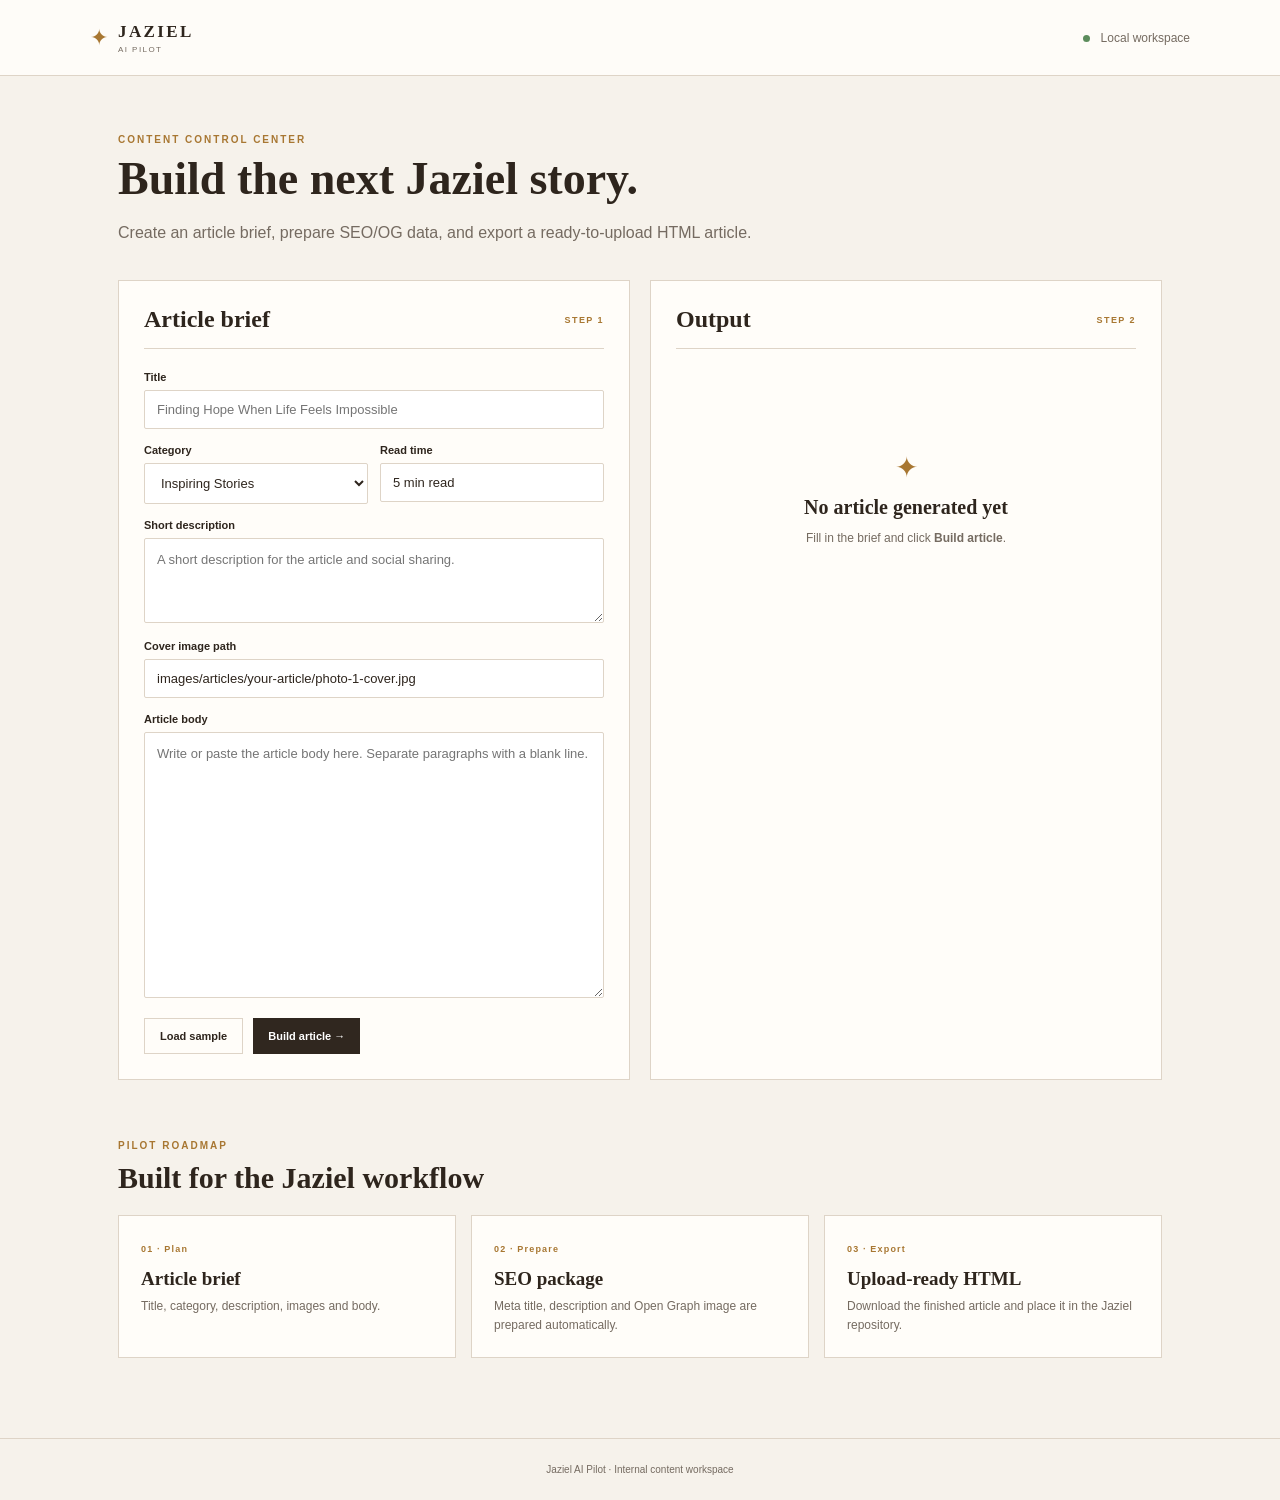
==== index.html @ 9b50044c "Add files via upload" ====
<!doctype html>
<html lang="en">
<head>
<meta charset="utf-8">
<meta name="viewport" content="width=device-width,initial-scale=1">
<title>Jaziel AI Pilot</title>
<meta name="description" content="Jaziel AI Pilot — article planning and generation workspace.">
<link rel="stylesheet" href="assets/style.css">
</head>
<body>
<header class="topbar">
  <div class="brand"><span>✦</span><div><strong>JAZIEL</strong><small>AI PILOT</small></div></div>
  <div class="status"><i></i> Local workspace</div>
</header>

<main class="shell">
  <section class="intro">
    <p class="eyebrow">CONTENT CONTROL CENTER</p>
    <h1>Build the next Jaziel story.</h1>
    <p>Create an article brief, prepare SEO/OG data, and export a ready-to-upload HTML article.</p>
  </section>

  <section class="workspace">
    <div class="panel">
      <div class="panel-head"><h2>Article brief</h2><span>STEP 1</span></div>
      <form id="articleForm">
        <label>Title<input id="title" required placeholder="Finding Hope When Life Feels Impossible"></label>
        <div class="two">
          <label>Category
            <select id="category">
              <option>Inspiring Stories</option>
              <option>Bible & Faith</option>
              <option>Daily Devotional</option>
              <option>Prayer</option>
              <option>Christian Life</option>
            </select>
          </label>
          <label>Read time<input id="readTime" value="5 min read"></label>
        </div>
        <label>Short description<textarea id="dek" rows="3" placeholder="A short description for the article and social sharing."></textarea></label>
        <label>Cover image path<input id="cover" value="images/articles/your-article/photo-1-cover.jpg"></label>
        <label>Article body
          <textarea id="body" rows="12" placeholder="Write or paste the article body here. Separate paragraphs with a blank line."></textarea>
        </label>
        <div class="actions">
          <button type="button" class="secondary" id="sampleBtn">Load sample</button>
          <button type="submit">Build article →</button>
        </div>
      </form>
    </div>

    <div class="panel preview-panel">
      <div class="panel-head"><h2>Output</h2><span>STEP 2</span></div>
      <div id="empty" class="empty">
        <div>✦</div>
        <h3>No article generated yet</h3>
        <p>Fill in the brief and click <b>Build article</b>.</p>
      </div>
      <div id="result" hidden>
        <div class="result-box">
          <div><b id="resultTitle"></b><small id="resultMeta"></small></div>
          <span class="ready">READY</span>
        </div>
        <label>Generated HTML<textarea id="output" rows="17" readonly></textarea></label>
        <div class="actions">
          <button class="secondary" id="copyBtn">Copy HTML</button>
          <button id="downloadBtn">Download HTML</button>
        </div>
      </div>
    </div>
  </section>

  <section class="roadmap">
    <div><p class="eyebrow">PILOT ROADMAP</p><h2>Built for the Jaziel workflow</h2></div>
    <div class="roadmap-grid">
      <article><b>01 · Plan</b><h3>Article brief</h3><p>Title, category, description, images and body.</p></article>
      <article><b>02 · Prepare</b><h3>SEO package</h3><p>Meta title, description and Open Graph image are prepared automatically.</p></article>
      <article><b>03 · Export</b><h3>Upload-ready HTML</h3><p>Download the finished article and place it in the Jaziel repository.</p></article>
    </div>
  </section>
</main>

<footer>Jaziel AI Pilot · Internal content workspace</footer>
<script src="scripts/app.js"></script>
</body>
</html>
---- assets/style.css ----
:root{
  --bg:#f6f2eb;--paper:#fffdf9;--ink:#2e251d;--muted:#756b61;
  --line:#ded4c7;--accent:#a87732;--dark:#30271f;
}
*{box-sizing:border-box}body{margin:0;background:var(--bg);color:var(--ink);font-family:Arial,Helvetica,sans-serif}
.topbar{height:76px;border-bottom:1px solid var(--line);background:rgba(255,253,249,.94);display:flex;align-items:center;justify-content:space-between;padding:0 max(28px,calc((100% - 1100px)/2))}
.brand{display:flex;align-items:center;gap:10px}.brand>span{font-size:22px;color:var(--accent)}.brand strong{display:block;font-family:Georgia,serif;letter-spacing:.14em;font-size:17px}.brand small{display:block;font-size:8px;letter-spacing:.18em;color:var(--muted);margin-top:3px}.status{font-size:12px;color:var(--muted)}.status i{display:inline-block;width:7px;height:7px;border-radius:50%;background:#5c8c5c;margin-right:7px}
.shell{max-width:1100px;margin:auto;padding:58px 28px 80px}.intro{max-width:700px;margin-bottom:34px}.eyebrow{font-size:10px;letter-spacing:.2em;color:var(--accent);font-weight:700;margin:0 0 10px}.intro h1{font:700 46px/1.05 Georgia,serif;margin:0 0 15px}.intro>p:last-child{color:var(--muted);line-height:1.7}
.workspace{display:grid;grid-template-columns:1fr 1fr;gap:20px}.panel{background:var(--paper);border:1px solid var(--line);padding:25px}.panel-head{display:flex;align-items:center;justify-content:space-between;border-bottom:1px solid var(--line);padding-bottom:15px;margin-bottom:22px}.panel-head h2{font:700 24px Georgia,serif;margin:0}.panel-head span{font-size:9px;letter-spacing:.16em;color:var(--accent);font-weight:700}
label{display:block;font-size:11px;font-weight:700;margin-bottom:15px}input,select,textarea{width:100%;margin-top:7px;border:1px solid var(--line);background:#fff;padding:11px 12px;font:13px Arial;color:var(--ink);border-radius:2px}textarea{resize:vertical;line-height:1.55}.two{display:grid;grid-template-columns:1fr 1fr;gap:12px}.actions{display:flex;gap:10px;margin-top:18px}button{border:0;background:var(--dark);color:#fff;padding:11px 15px;font-size:11px;font-weight:700;cursor:pointer}button.secondary{background:transparent;color:var(--ink);border:1px solid var(--line)}button:hover{opacity:.86}
.empty{text-align:center;padding:80px 20px;color:var(--muted)}.empty>div{font:28px Georgia;color:var(--accent)}.empty h3{font:700 20px Georgia;color:var(--ink);margin:12px 0 8px}.empty p{font-size:12px}.result-box{border:1px solid var(--line);padding:13px;display:flex;align-items:center;justify-content:space-between;margin-bottom:16px}.result-box small{display:block;color:var(--muted);font-size:10px;margin-top:5px}.ready{font-size:8px;letter-spacing:.15em;color:#5c8c5c;font-weight:700}
.roadmap{margin-top:60px}.roadmap h2{font:700 30px Georgia,serif;margin:0}.roadmap-grid{display:grid;grid-template-columns:repeat(3,1fr);gap:15px;margin-top:20px}.roadmap-grid article{background:var(--paper);border:1px solid var(--line);padding:22px}.roadmap-grid b{font-size:9px;color:var(--accent);letter-spacing:.13em}.roadmap-grid h3{font:700 19px Georgia,serif;margin:12px 0 7px}.roadmap-grid p{font-size:12px;color:var(--muted);line-height:1.6;margin:0}
footer{text-align:center;border-top:1px solid var(--line);padding:25px;color:var(--muted);font-size:10px}
@media(max-width:800px){.workspace{grid-template-columns:1fr}.roadmap-grid{grid-template-columns:1fr}.intro h1{font-size:36px}.topbar{padding:0 18px}.shell{padding:40px 18px}}
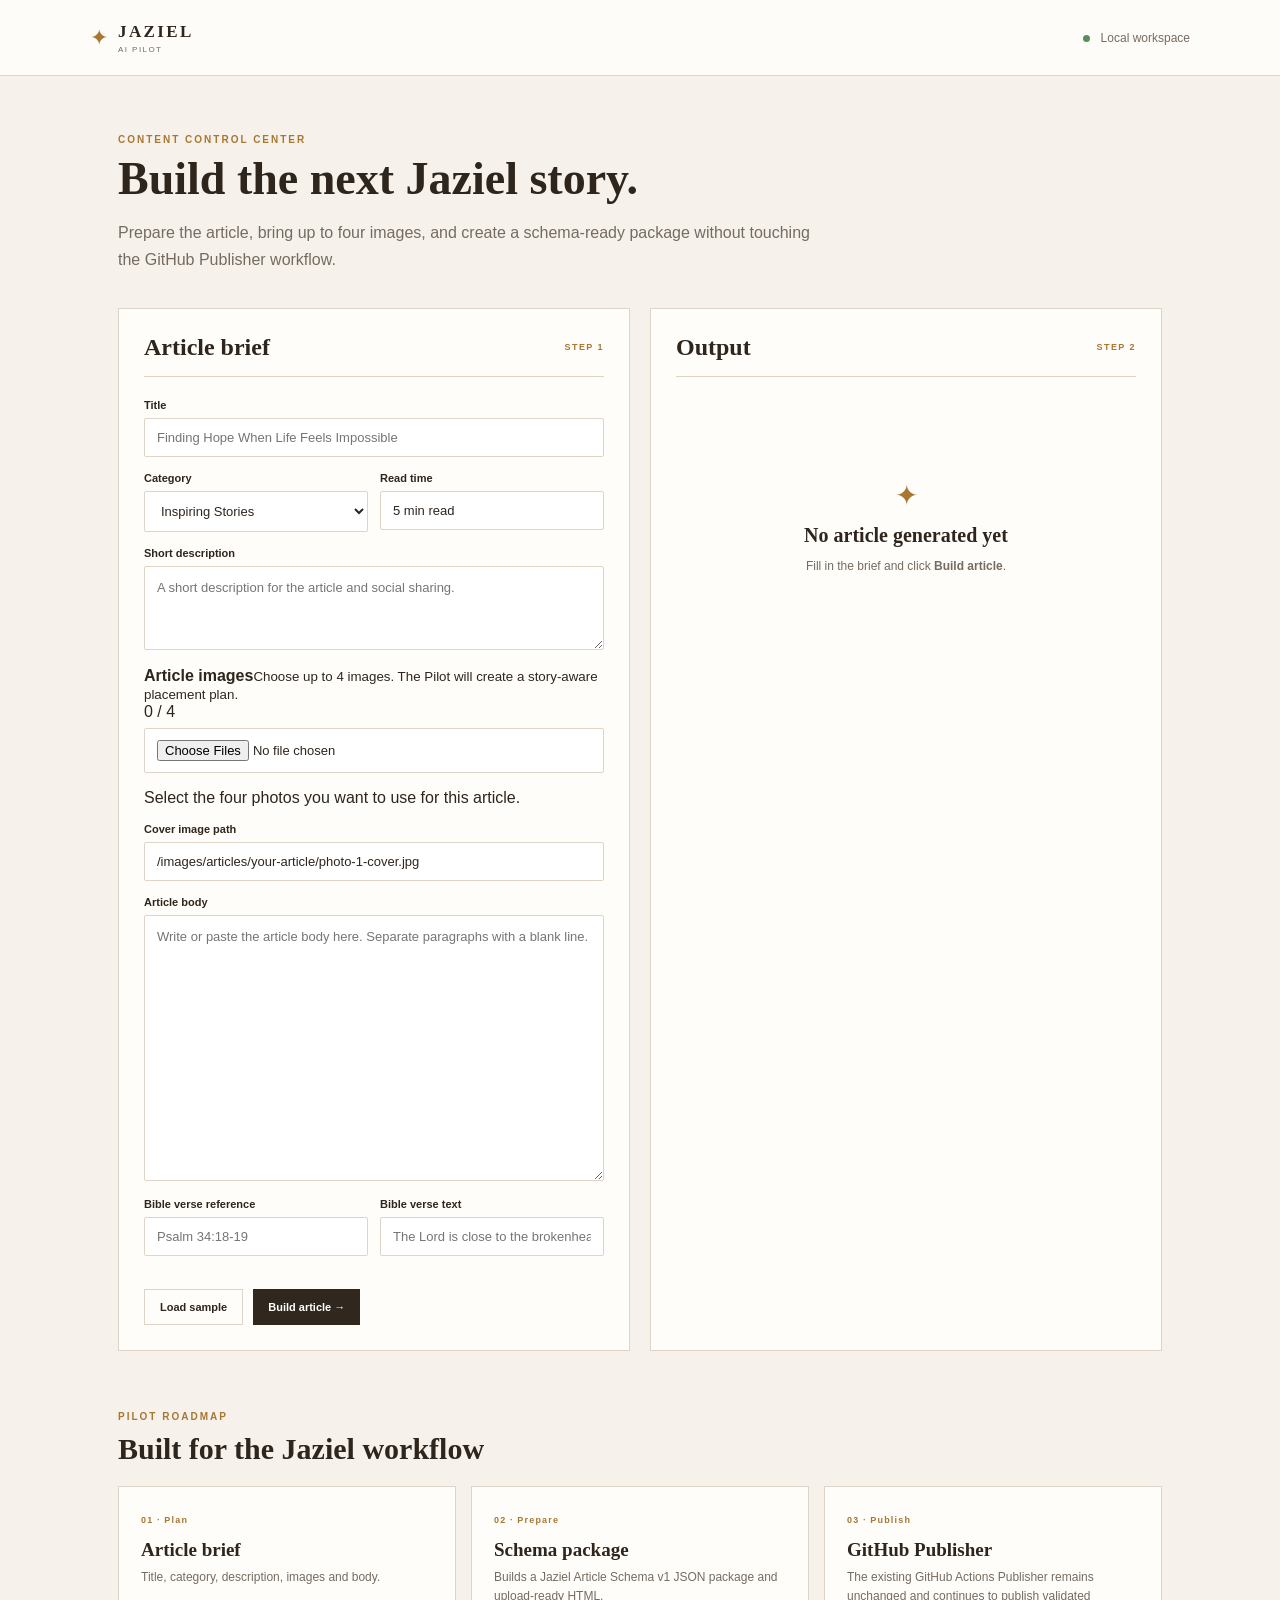
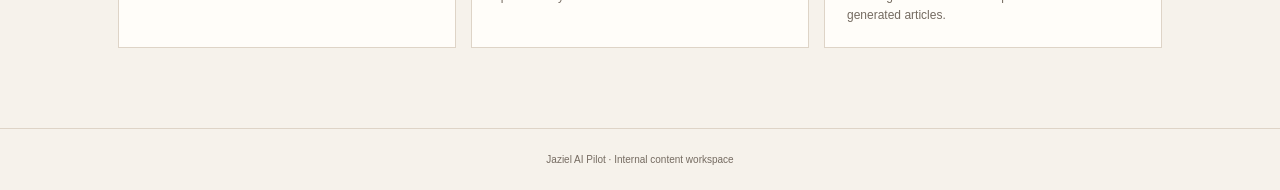
==== commit 7f4b8ab9: "Add four-image intake and article package controls" ====
--- a/index.html
+++ b/index.html
@@ -17,7 +17,7 @@
   <section class="intro">
     <p class="eyebrow">CONTENT CONTROL CENTER</p>
     <h1>Build the next Jaziel story.</h1>
-    <p>Create an article brief, prepare SEO/OG data, and export a ready-to-upload HTML article.</p>
+    <p>Prepare the article, bring up to four images, and create a schema-ready package without touching the GitHub Publisher workflow.</p>
   </section>
 
   <section class="workspace">
@@ -28,20 +28,36 @@
         <div class="two">
           <label>Category
             <select id="category">
-              <option>Inspiring Stories</option>
-              <option>Bible & Faith</option>
-              <option>Daily Devotional</option>
-              <option>Prayer</option>
-              <option>Christian Life</option>
+              <option value="inspiring-stories">Inspiring Stories</option>
+              <option value="bible-faith">Bible & Faith</option>
+              <option value="daily-devotional">Daily Devotional</option>
+              <option value="prayer">Prayer</option>
+              <option value="christian-life">Christian Life</option>
             </select>
           </label>
           <label>Read time<input id="readTime" value="5 min read"></label>
         </div>
         <label>Short description<textarea id="dek" rows="3" placeholder="A short description for the article and social sharing."></textarea></label>
-        <label>Cover image path<input id="cover" value="images/articles/your-article/photo-1-cover.jpg"></label>
+
+        <div class="image-intake">
+          <div class="image-intake-head">
+            <div><b>Article images</b><small>Choose up to 4 images. The Pilot will create a story-aware placement plan.</small></div>
+            <span id="imageCount">0 / 4</span>
+          </div>
+          <input id="imageFiles" type="file" accept="image/jpeg,image/png,image/webp,image/avif" multiple>
+          <div id="imagePreview" class="image-preview empty-images">
+            <p>Select the four photos you want to use for this article.</p>
+          </div>
+        </div>
+
+        <label>Cover image path<input id="cover" value="/images/articles/your-article/photo-1-cover.jpg"></label>
         <label>Article body
           <textarea id="body" rows="12" placeholder="Write or paste the article body here. Separate paragraphs with a blank line."></textarea>
         </label>
+        <div class="two">
+          <label>Bible verse reference<input id="verseReference" placeholder="Psalm 34:18-19"></label>
+          <label>Bible verse text<input id="verseText" placeholder="The Lord is close to the brokenhearted..."></label>
+        </div>
         <div class="actions">
           <button type="button" class="secondary" id="sampleBtn">Load sample</button>
           <button type="submit">Build article →</button>
@@ -61,10 +77,17 @@
           <div><b id="resultTitle"></b><small id="resultMeta"></small></div>
           <span class="ready">READY</span>
         </div>
-        <label>Generated HTML<textarea id="output" rows="17" readonly></textarea></label>
+        <div class="image-plan-box">
+          <div class="plan-head"><b>Image placement plan</b><span id="planStatus">SMART MATCH</span></div>
+          <div id="imagePlan"></div>
+        </div>
+        <label>Generated HTML<textarea id="output" rows="12" readonly></textarea></label>
+        <label>Jaziel Article Schema v1 JSON<textarea id="jsonOutput" rows="12" readonly></textarea></label>
         <div class="actions">
           <button class="secondary" id="copyBtn">Copy HTML</button>
+          <button class="secondary" id="copyJsonBtn">Copy JSON</button>
           <button id="downloadBtn">Download HTML</button>
+          <button id="downloadJsonBtn">Download JSON</button>
         </div>
       </div>
     </div>
@@ -74,8 +97,8 @@
     <div><p class="eyebrow">PILOT ROADMAP</p><h2>Built for the Jaziel workflow</h2></div>
     <div class="roadmap-grid">
       <article><b>01 · Plan</b><h3>Article brief</h3><p>Title, category, description, images and body.</p></article>
-      <article><b>02 · Prepare</b><h3>SEO package</h3><p>Meta title, description and Open Graph image are prepared automatically.</p></article>
-      <article><b>03 · Export</b><h3>Upload-ready HTML</h3><p>Download the finished article and place it in the Jaziel repository.</p></article>
+      <article><b>02 · Prepare</b><h3>Schema package</h3><p>Builds a Jaziel Article Schema v1 JSON package and upload-ready HTML.</p></article>
+      <article><b>03 · Publish</b><h3>GitHub Publisher</h3><p>The existing GitHub Actions Publisher remains unchanged and continues to publish validated generated articles.</p></article>
     </div>
   </section>
 </main>
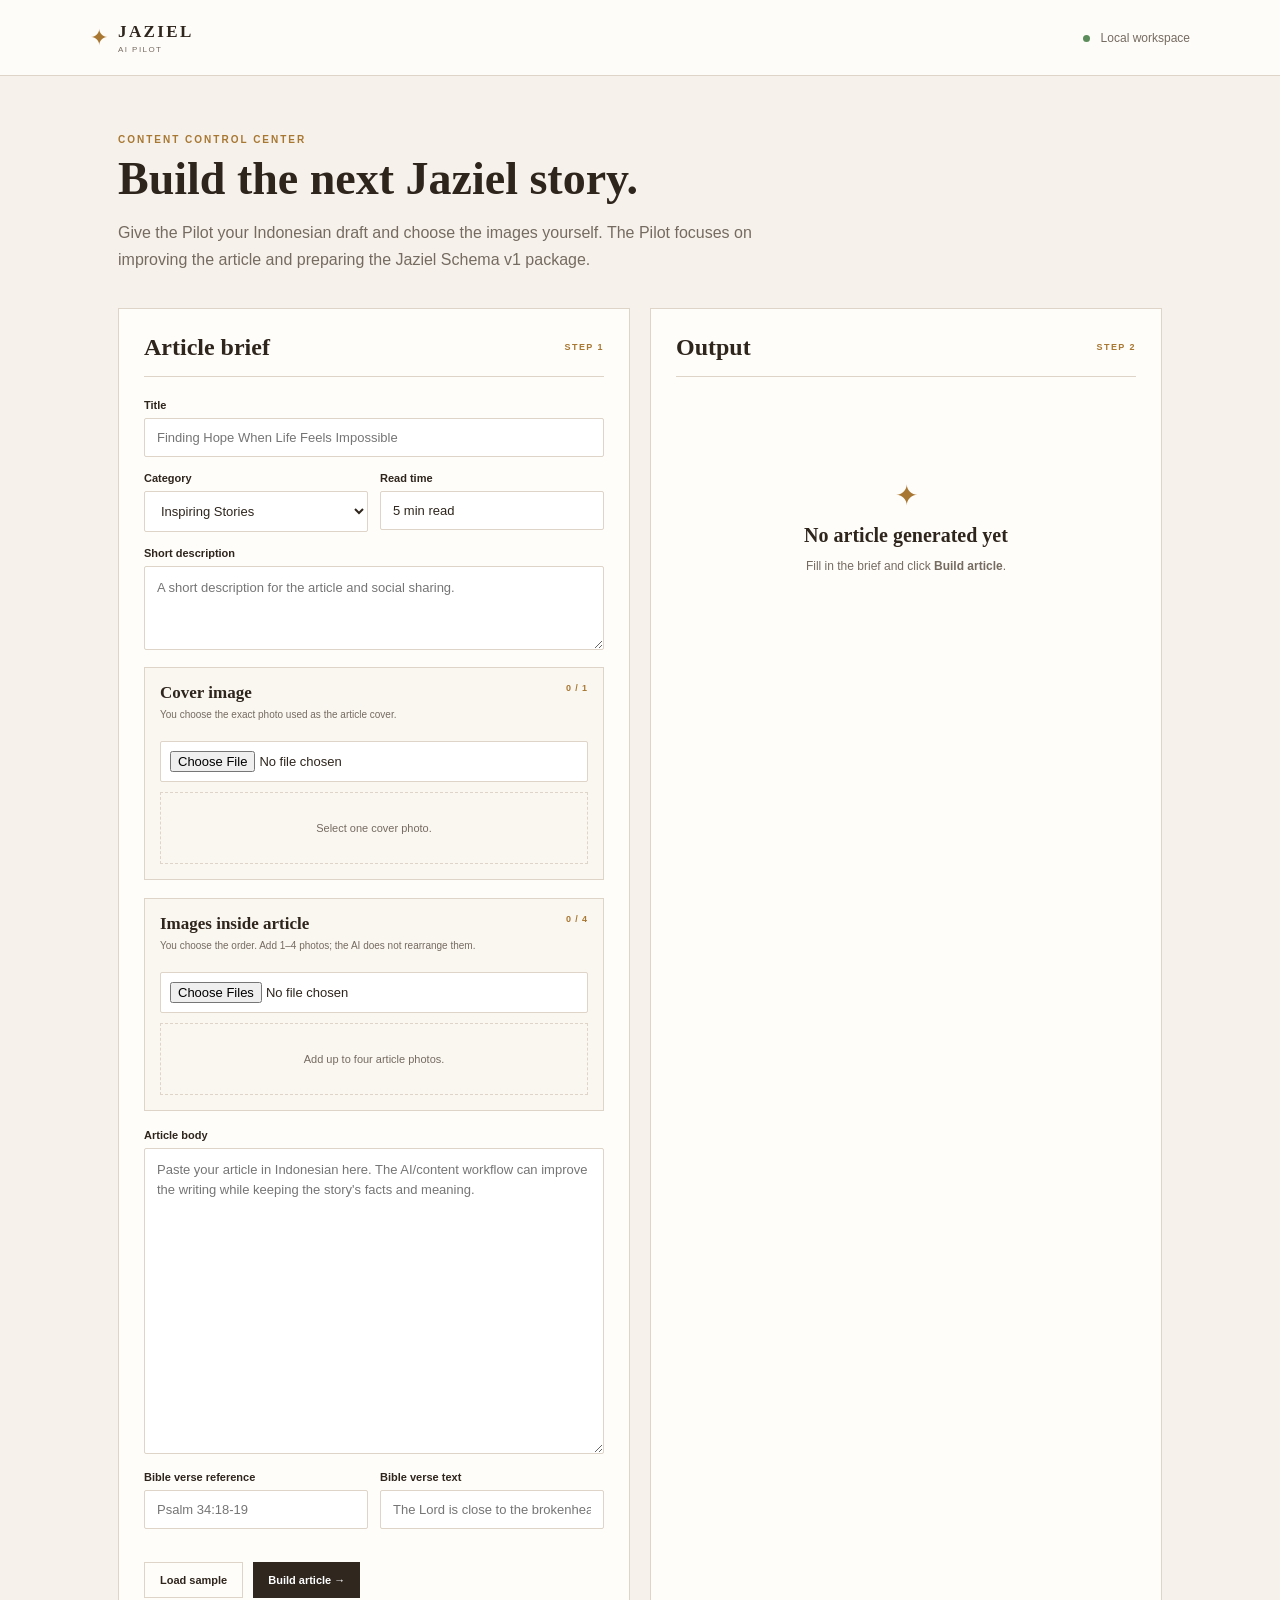
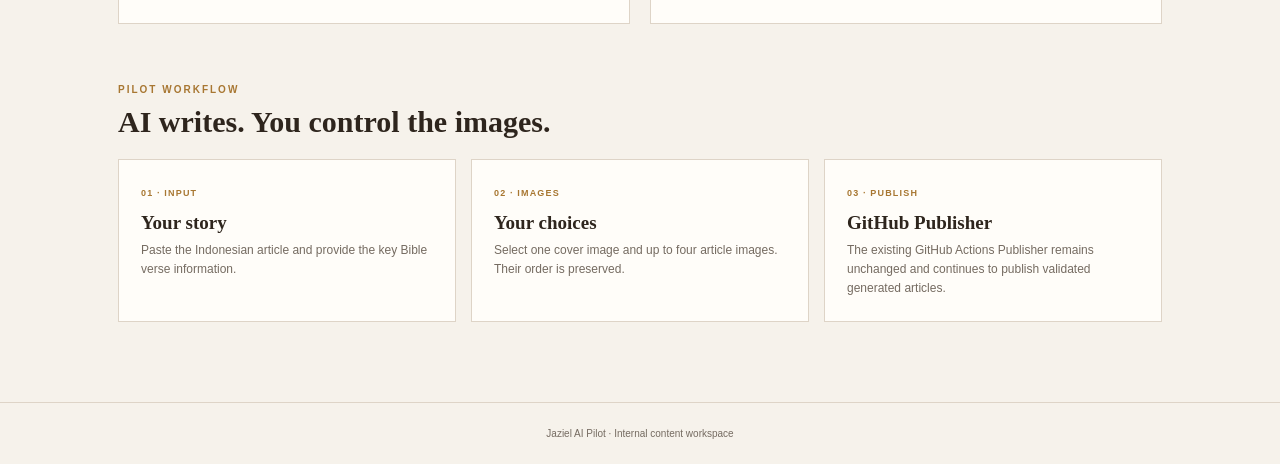
==== commit a1fa21ef: "Simplify image workflow: manual cover and article image selection" ====
--- a/index.html
+++ b/index.html
@@ -17,7 +17,7 @@
   <section class="intro">
     <p class="eyebrow">CONTENT CONTROL CENTER</p>
     <h1>Build the next Jaziel story.</h1>
-    <p>Prepare the article, bring up to four images, and create a schema-ready package without touching the GitHub Publisher workflow.</p>
+    <p>Give the Pilot your Indonesian draft and choose the images yourself. The Pilot focuses on improving the article and preparing the Jaziel Schema v1 package.</p>
   </section>
 
   <section class="workspace">
@@ -41,18 +41,28 @@
 
         <div class="image-intake">
           <div class="image-intake-head">
-            <div><b>Article images</b><small>Choose up to 4 images. The Pilot will create a story-aware placement plan.</small></div>
-            <span id="imageCount">0 / 4</span>
+            <div><b>Cover image</b><small>You choose the exact photo used as the article cover.</small></div>
+            <span id="coverCount">0 / 1</span>
+          </div>
+          <input id="coverFile" type="file" accept="image/jpeg,image/png,image/webp,image/avif">
+          <div id="coverPreview" class="image-preview empty-images">
+            <p>Select one cover photo.</p>
+          </div>
+        </div>
+
+        <div class="image-intake">
+          <div class="image-intake-head">
+            <div><b>Images inside article</b><small>You choose the order. Add 1–4 photos; the AI does not rearrange them.</small></div>
+            <span id="articleImageCount">0 / 4</span>
           </div>
           <input id="imageFiles" type="file" accept="image/jpeg,image/png,image/webp,image/avif" multiple>
           <div id="imagePreview" class="image-preview empty-images">
-            <p>Select the four photos you want to use for this article.</p>
+            <p>Add up to four article photos.</p>
           </div>
         </div>
 
-        <label>Cover image path<input id="cover" value="/images/articles/your-article/photo-1-cover.jpg"></label>
         <label>Article body
-          <textarea id="body" rows="12" placeholder="Write or paste the article body here. Separate paragraphs with a blank line."></textarea>
+          <textarea id="body" rows="14" placeholder="Paste your article in Indonesian here. The AI/content workflow can improve the writing while keeping the story's facts and meaning."></textarea>
         </label>
         <div class="two">
           <label>Bible verse reference<input id="verseReference" placeholder="Psalm 34:18-19"></label>
@@ -78,7 +88,7 @@
           <span class="ready">READY</span>
         </div>
         <div class="image-plan-box">
-          <div class="plan-head"><b>Image placement plan</b><span id="planStatus">SMART MATCH</span></div>
+          <div class="plan-head"><b>Your image selection</b><span id="planStatus">MANUAL</span></div>
           <div id="imagePlan"></div>
         </div>
         <label>Generated HTML<textarea id="output" rows="12" readonly></textarea></label>
@@ -94,11 +104,11 @@
   </section>
 
   <section class="roadmap">
-    <div><p class="eyebrow">PILOT ROADMAP</p><h2>Built for the Jaziel workflow</h2></div>
+    <div><p class="eyebrow">PILOT WORKFLOW</p><h2>AI writes. You control the images.</h2></div>
     <div class="roadmap-grid">
-      <article><b>01 · Plan</b><h3>Article brief</h3><p>Title, category, description, images and body.</p></article>
-      <article><b>02 · Prepare</b><h3>Schema package</h3><p>Builds a Jaziel Article Schema v1 JSON package and upload-ready HTML.</p></article>
-      <article><b>03 · Publish</b><h3>GitHub Publisher</h3><p>The existing GitHub Actions Publisher remains unchanged and continues to publish validated generated articles.</p></article>
+      <article><b>01 · INPUT</b><h3>Your story</h3><p>Paste the Indonesian article and provide the key Bible verse information.</p></article>
+      <article><b>02 · IMAGES</b><h3>Your choices</h3><p>Select one cover image and up to four article images. Their order is preserved.</p></article>
+      <article><b>03 · PUBLISH</b><h3>GitHub Publisher</h3><p>The existing GitHub Actions Publisher remains unchanged and continues to publish validated generated articles.</p></article>
     </div>
   </section>
 </main>
--- a/assets/style.css
+++ b/assets/style.css
@@ -7,8 +7,10 @@
 .brand{display:flex;align-items:center;gap:10px}.brand>span{font-size:22px;color:var(--accent)}.brand strong{display:block;font-family:Georgia,serif;letter-spacing:.14em;font-size:17px}.brand small{display:block;font-size:8px;letter-spacing:.18em;color:var(--muted);margin-top:3px}.status{font-size:12px;color:var(--muted)}.status i{display:inline-block;width:7px;height:7px;border-radius:50%;background:#5c8c5c;margin-right:7px}
 .shell{max-width:1100px;margin:auto;padding:58px 28px 80px}.intro{max-width:700px;margin-bottom:34px}.eyebrow{font-size:10px;letter-spacing:.2em;color:var(--accent);font-weight:700;margin:0 0 10px}.intro h1{font:700 46px/1.05 Georgia,serif;margin:0 0 15px}.intro>p:last-child{color:var(--muted);line-height:1.7}
 .workspace{display:grid;grid-template-columns:1fr 1fr;gap:20px}.panel{background:var(--paper);border:1px solid var(--line);padding:25px}.panel-head{display:flex;align-items:center;justify-content:space-between;border-bottom:1px solid var(--line);padding-bottom:15px;margin-bottom:22px}.panel-head h2{font:700 24px Georgia,serif;margin:0}.panel-head span{font-size:9px;letter-spacing:.16em;color:var(--accent);font-weight:700}
-label{display:block;font-size:11px;font-weight:700;margin-bottom:15px}input,select,textarea{width:100%;margin-top:7px;border:1px solid var(--line);background:#fff;padding:11px 12px;font:13px Arial;color:var(--ink);border-radius:2px}textarea{resize:vertical;line-height:1.55}.two{display:grid;grid-template-columns:1fr 1fr;gap:12px}.actions{display:flex;gap:10px;margin-top:18px}button{border:0;background:var(--dark);color:#fff;padding:11px 15px;font-size:11px;font-weight:700;cursor:pointer}button.secondary{background:transparent;color:var(--ink);border:1px solid var(--line)}button:hover{opacity:.86}
+label{display:block;font-size:11px;font-weight:700;margin-bottom:15px}input,select,textarea{width:100%;margin-top:7px;border:1px solid var(--line);background:#fff;padding:11px 12px;font:13px Arial;color:var(--ink);border-radius:2px}input[type=file]{padding:9px;background:#fff}textarea{resize:vertical;line-height:1.55}.two{display:grid;grid-template-columns:1fr 1fr;gap:12px}.actions{display:flex;gap:10px;margin-top:18px;flex-wrap:wrap}button{border:0;background:var(--dark);color:#fff;padding:11px 15px;font-size:11px;font-weight:700;cursor:pointer}button.secondary{background:transparent;color:var(--ink);border:1px solid var(--line)}button:hover{opacity:.86}
+.image-intake{border:1px solid var(--line);background:#faf7f1;padding:15px;margin:4px 0 18px}.image-intake-head{display:flex;align-items:flex-start;justify-content:space-between;gap:15px;margin-bottom:12px}.image-intake-head b{display:block;font:700 17px Georgia,serif}.image-intake-head small{display:block;color:var(--muted);font-size:10px;line-height:1.5;margin-top:4px}.image-intake-head>span{font-size:9px;color:var(--accent);font-weight:700;letter-spacing:.1em;white-space:nowrap}.image-preview{display:grid;grid-template-columns:repeat(2,1fr);gap:10px;margin-top:10px}.empty-images{display:block;text-align:center;border:1px dashed var(--line);padding:18px;color:var(--muted);font-size:11px}.image-card{border:1px solid var(--line);background:var(--paper);overflow:hidden}.image-card img{display:block;width:100%;height:130px;object-fit:cover}.image-card-body{padding:9px}.image-card-body b{font-size:10px;color:var(--accent);display:block}.image-card-body small{display:block;color:var(--muted);font-size:9px;white-space:nowrap;overflow:hidden;text-overflow:ellipsis;margin:4px 0 6px}.image-card-body input{margin-top:0;font-size:10px;padding:8px}
+.image-plan-box{border:1px solid var(--line);background:#faf7f1;padding:14px;margin-bottom:16px}.plan-head{display:flex;justify-content:space-between;align-items:center;margin-bottom:10px}.plan-head b{font:700 17px Georgia,serif}.plan-head span{font-size:8px;letter-spacing:.13em;color:#5c8c5c;font-weight:700}.plan-row{display:grid;grid-template-columns:1fr 1.1fr;gap:10px;border-top:1px solid var(--line);padding:10px 0}.plan-row b{display:block;font-size:10px;color:var(--accent)}.plan-row small{display:block;font-size:9px;color:var(--muted);margin-top:3px;overflow:hidden;text-overflow:ellipsis}.plan-row>span{font-size:9px;color:var(--muted);line-height:1.45}.plan-empty{font-size:10px;color:var(--muted);margin:0}
 .empty{text-align:center;padding:80px 20px;color:var(--muted)}.empty>div{font:28px Georgia;color:var(--accent)}.empty h3{font:700 20px Georgia;color:var(--ink);margin:12px 0 8px}.empty p{font-size:12px}.result-box{border:1px solid var(--line);padding:13px;display:flex;align-items:center;justify-content:space-between;margin-bottom:16px}.result-box small{display:block;color:var(--muted);font-size:10px;margin-top:5px}.ready{font-size:8px;letter-spacing:.15em;color:#5c8c5c;font-weight:700}
 .roadmap{margin-top:60px}.roadmap h2{font:700 30px Georgia,serif;margin:0}.roadmap-grid{display:grid;grid-template-columns:repeat(3,1fr);gap:15px;margin-top:20px}.roadmap-grid article{background:var(--paper);border:1px solid var(--line);padding:22px}.roadmap-grid b{font-size:9px;color:var(--accent);letter-spacing:.13em}.roadmap-grid h3{font:700 19px Georgia,serif;margin:12px 0 7px}.roadmap-grid p{font-size:12px;color:var(--muted);line-height:1.6;margin:0}
 footer{text-align:center;border-top:1px solid var(--line);padding:25px;color:var(--muted);font-size:10px}
-@media(max-width:800px){.workspace{grid-template-columns:1fr}.roadmap-grid{grid-template-columns:1fr}.intro h1{font-size:36px}.topbar{padding:0 18px}.shell{padding:40px 18px}}
+@media(max-width:800px){.workspace{grid-template-columns:1fr}.roadmap-grid{grid-template-columns:1fr}.intro h1{font-size:36px}.topbar{padding:0 18px}.shell{padding:40px 18px}.image-preview{grid-template-columns:1fr}.two{grid-template-columns:1fr}.plan-row{grid-template-columns:1fr}}
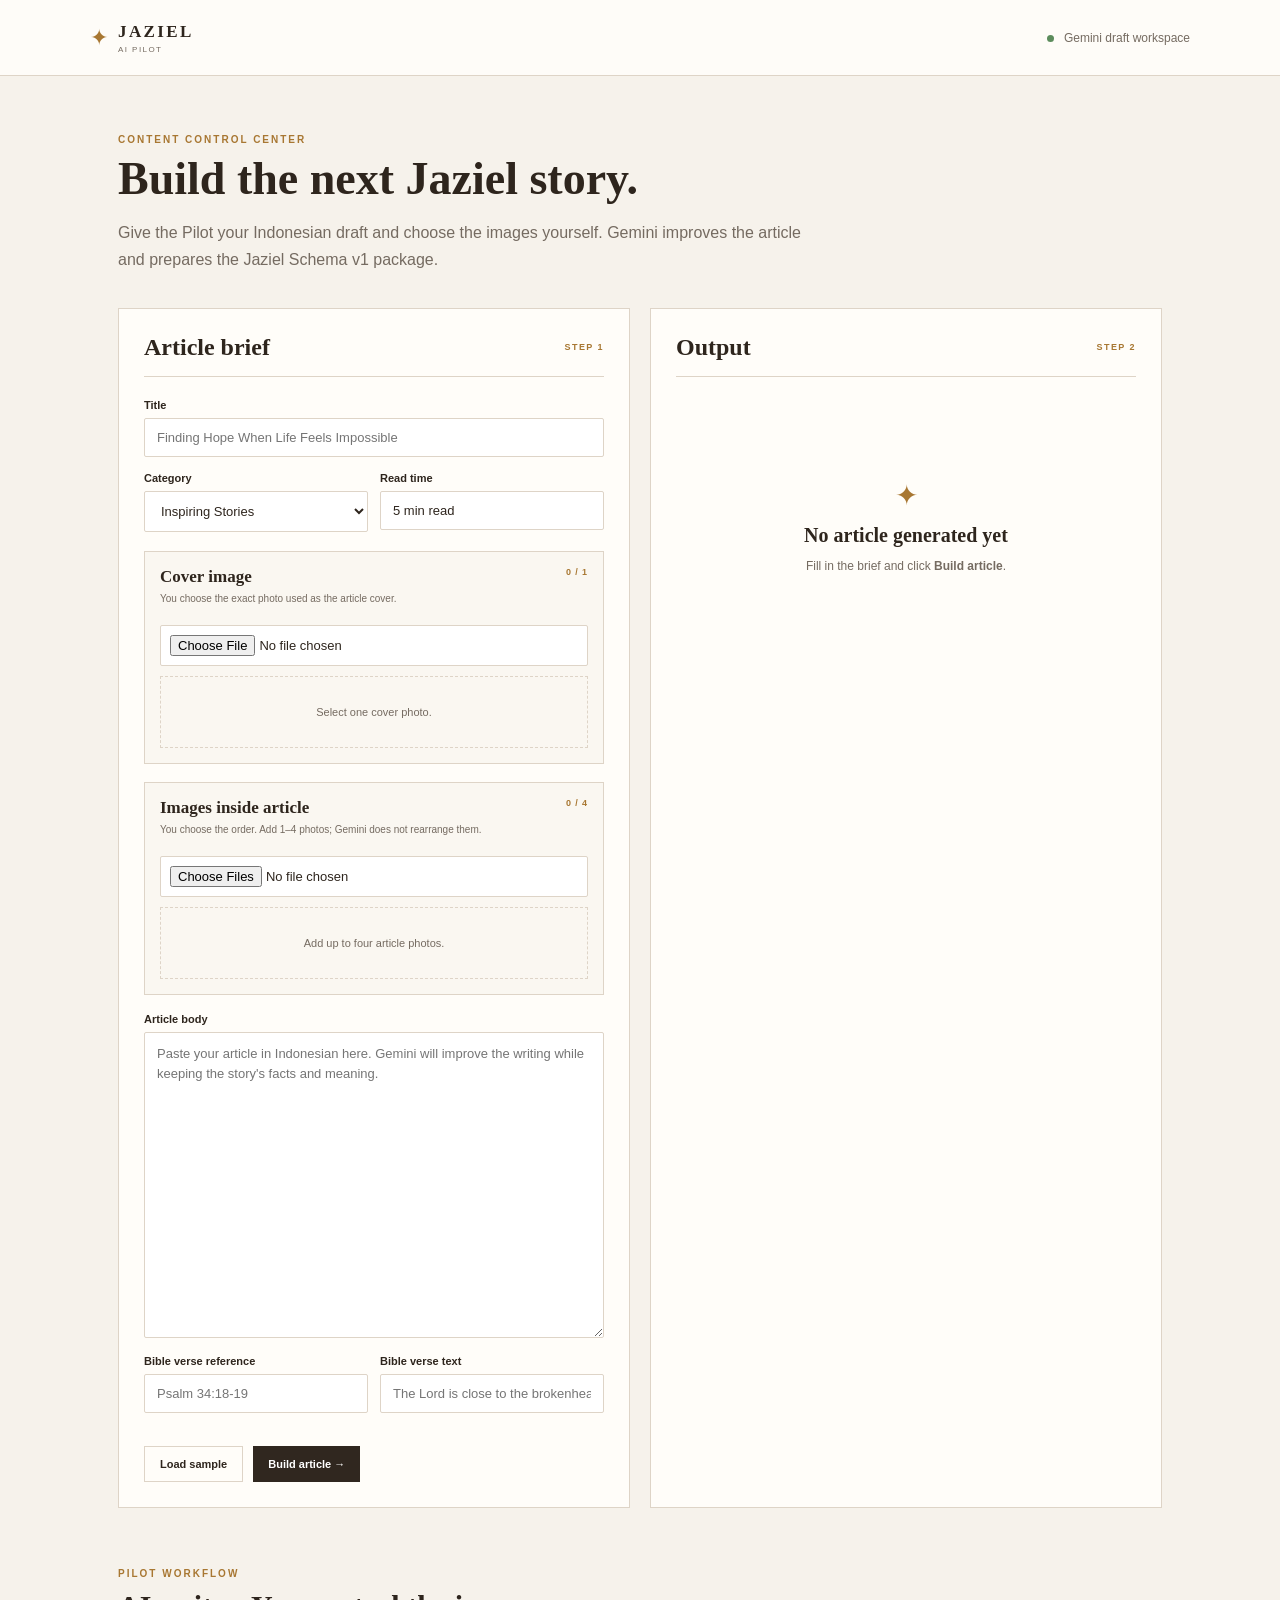
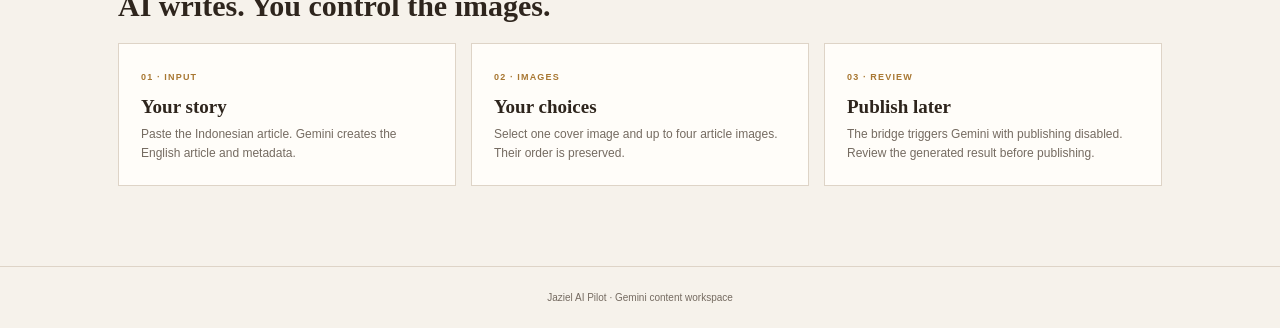
==== commit b250ad4a: "Connect Pilot page to bridge configuration" ====
--- a/index.html
+++ b/index.html
@@ -10,14 +10,14 @@
 <body>
 <header class="topbar">
   <div class="brand"><span>✦</span><div><strong>JAZIEL</strong><small>AI PILOT</small></div></div>
-  <div class="status"><i></i> Local workspace</div>
+  <div class="status"><i></i> Gemini draft workspace</div>
 </header>
 
 <main class="shell">
   <section class="intro">
     <p class="eyebrow">CONTENT CONTROL CENTER</p>
     <h1>Build the next Jaziel story.</h1>
-    <p>Give the Pilot your Indonesian draft and choose the images yourself. The Pilot focuses on improving the article and preparing the Jaziel Schema v1 package.</p>
+    <p>Give the Pilot your Indonesian draft and choose the images yourself. Gemini improves the article and prepares the Jaziel Schema v1 package.</p>
   </section>
 
   <section class="workspace">
@@ -37,33 +37,20 @@
           </label>
           <label>Read time<input id="readTime" value="5 min read"></label>
         </div>
-        <label>Short description<textarea id="dek" rows="3" placeholder="A short description for the article and social sharing."></textarea></label>
 
         <div class="image-intake">
-          <div class="image-intake-head">
-            <div><b>Cover image</b><small>You choose the exact photo used as the article cover.</small></div>
-            <span id="coverCount">0 / 1</span>
-          </div>
+          <div class="image-intake-head"><div><b>Cover image</b><small>You choose the exact photo used as the article cover.</small></div><span id="coverCount">0 / 1</span></div>
           <input id="coverFile" type="file" accept="image/jpeg,image/png,image/webp,image/avif">
-          <div id="coverPreview" class="image-preview empty-images">
-            <p>Select one cover photo.</p>
-          </div>
+          <div id="coverPreview" class="image-preview empty-images"><p>Select one cover photo.</p></div>
         </div>
 
         <div class="image-intake">
-          <div class="image-intake-head">
-            <div><b>Images inside article</b><small>You choose the order. Add 1–4 photos; the AI does not rearrange them.</small></div>
-            <span id="articleImageCount">0 / 4</span>
-          </div>
+          <div class="image-intake-head"><div><b>Images inside article</b><small>You choose the order. Add 1–4 photos; Gemini does not rearrange them.</small></div><span id="articleImageCount">0 / 4</span></div>
           <input id="imageFiles" type="file" accept="image/jpeg,image/png,image/webp,image/avif" multiple>
-          <div id="imagePreview" class="image-preview empty-images">
-            <p>Add up to four article photos.</p>
-          </div>
+          <div id="imagePreview" class="image-preview empty-images"><p>Add up to four article photos.</p></div>
         </div>
 
-        <label>Article body
-          <textarea id="body" rows="14" placeholder="Paste your article in Indonesian here. The AI/content workflow can improve the writing while keeping the story's facts and meaning."></textarea>
-        </label>
+        <label>Article body<textarea id="body" rows="14" placeholder="Paste your article in Indonesian here. Gemini will improve the writing while keeping the story's facts and meaning."></textarea></label>
         <div class="two">
           <label>Bible verse reference<input id="verseReference" placeholder="Psalm 34:18-19"></label>
           <label>Bible verse text<input id="verseText" placeholder="The Lord is close to the brokenhearted..."></label>
@@ -77,43 +64,26 @@
 
     <div class="panel preview-panel">
       <div class="panel-head"><h2>Output</h2><span>STEP 2</span></div>
-      <div id="empty" class="empty">
-        <div>✦</div>
-        <h3>No article generated yet</h3>
-        <p>Fill in the brief and click <b>Build article</b>.</p>
-      </div>
+      <div id="empty" class="empty"><div>✦</div><h3>No article generated yet</h3><p>Fill in the brief and click <b>Build article</b>.</p></div>
       <div id="result" hidden>
-        <div class="result-box">
-          <div><b id="resultTitle"></b><small id="resultMeta"></small></div>
-          <span class="ready">READY</span>
-        </div>
-        <div class="image-plan-box">
-          <div class="plan-head"><b>Your image selection</b><span id="planStatus">MANUAL</span></div>
-          <div id="imagePlan"></div>
-        </div>
-        <label>Generated HTML<textarea id="output" rows="12" readonly></textarea></label>
-        <label>Jaziel Article Schema v1 JSON<textarea id="jsonOutput" rows="12" readonly></textarea></label>
+        <div class="result-box"><div><b id="resultTitle"></b><small id="resultMeta"></small></div><span class="ready">SUBMITTED</span></div>
+        <div class="image-plan-box"><div class="plan-head"><b>Your image selection</b><span id="planStatus">MANUAL</span></div><div id="imagePlan"></div></div>
+        <label>Build status<textarea id="output" rows="8" readonly></textarea></label>
+        <label>Submitted Draft JSON<textarea id="jsonOutput" rows="12" readonly></textarea></label>
         <div class="actions">
-          <button class="secondary" id="copyBtn">Copy HTML</button>
+          <button class="secondary" id="copyBtn">Copy status</button>
           <button class="secondary" id="copyJsonBtn">Copy JSON</button>
-          <button id="downloadBtn">Download HTML</button>
+          <button id="downloadBtn">Download status</button>
           <button id="downloadJsonBtn">Download JSON</button>
         </div>
       </div>
     </div>
   </section>
 
-  <section class="roadmap">
-    <div><p class="eyebrow">PILOT WORKFLOW</p><h2>AI writes. You control the images.</h2></div>
-    <div class="roadmap-grid">
-      <article><b>01 · INPUT</b><h3>Your story</h3><p>Paste the Indonesian article and provide the key Bible verse information.</p></article>
-      <article><b>02 · IMAGES</b><h3>Your choices</h3><p>Select one cover image and up to four article images. Their order is preserved.</p></article>
-      <article><b>03 · PUBLISH</b><h3>GitHub Publisher</h3><p>The existing GitHub Actions Publisher remains unchanged and continues to publish validated generated articles.</p></article>
-    </div>
-  </section>
+  <section class="roadmap"><div><p class="eyebrow">PILOT WORKFLOW</p><h2>AI writes. You control the images.</h2></div><div class="roadmap-grid"><article><b>01 · INPUT</b><h3>Your story</h3><p>Paste the Indonesian article. Gemini creates the English article and metadata.</p></article><article><b>02 · IMAGES</b><h3>Your choices</h3><p>Select one cover image and up to four article images. Their order is preserved.</p></article><article><b>03 · REVIEW</b><h3>Publish later</h3><p>The bridge triggers Gemini with publishing disabled. Review the generated result before publishing.</p></article></div></section>
 </main>
-
-<footer>Jaziel AI Pilot · Internal content workspace</footer>
+<footer>Jaziel AI Pilot · Gemini content workspace</footer>
+<script src="scripts/bridge-config.js"></script>
 <script src="scripts/app.js"></script>
 </body>
 </html>
